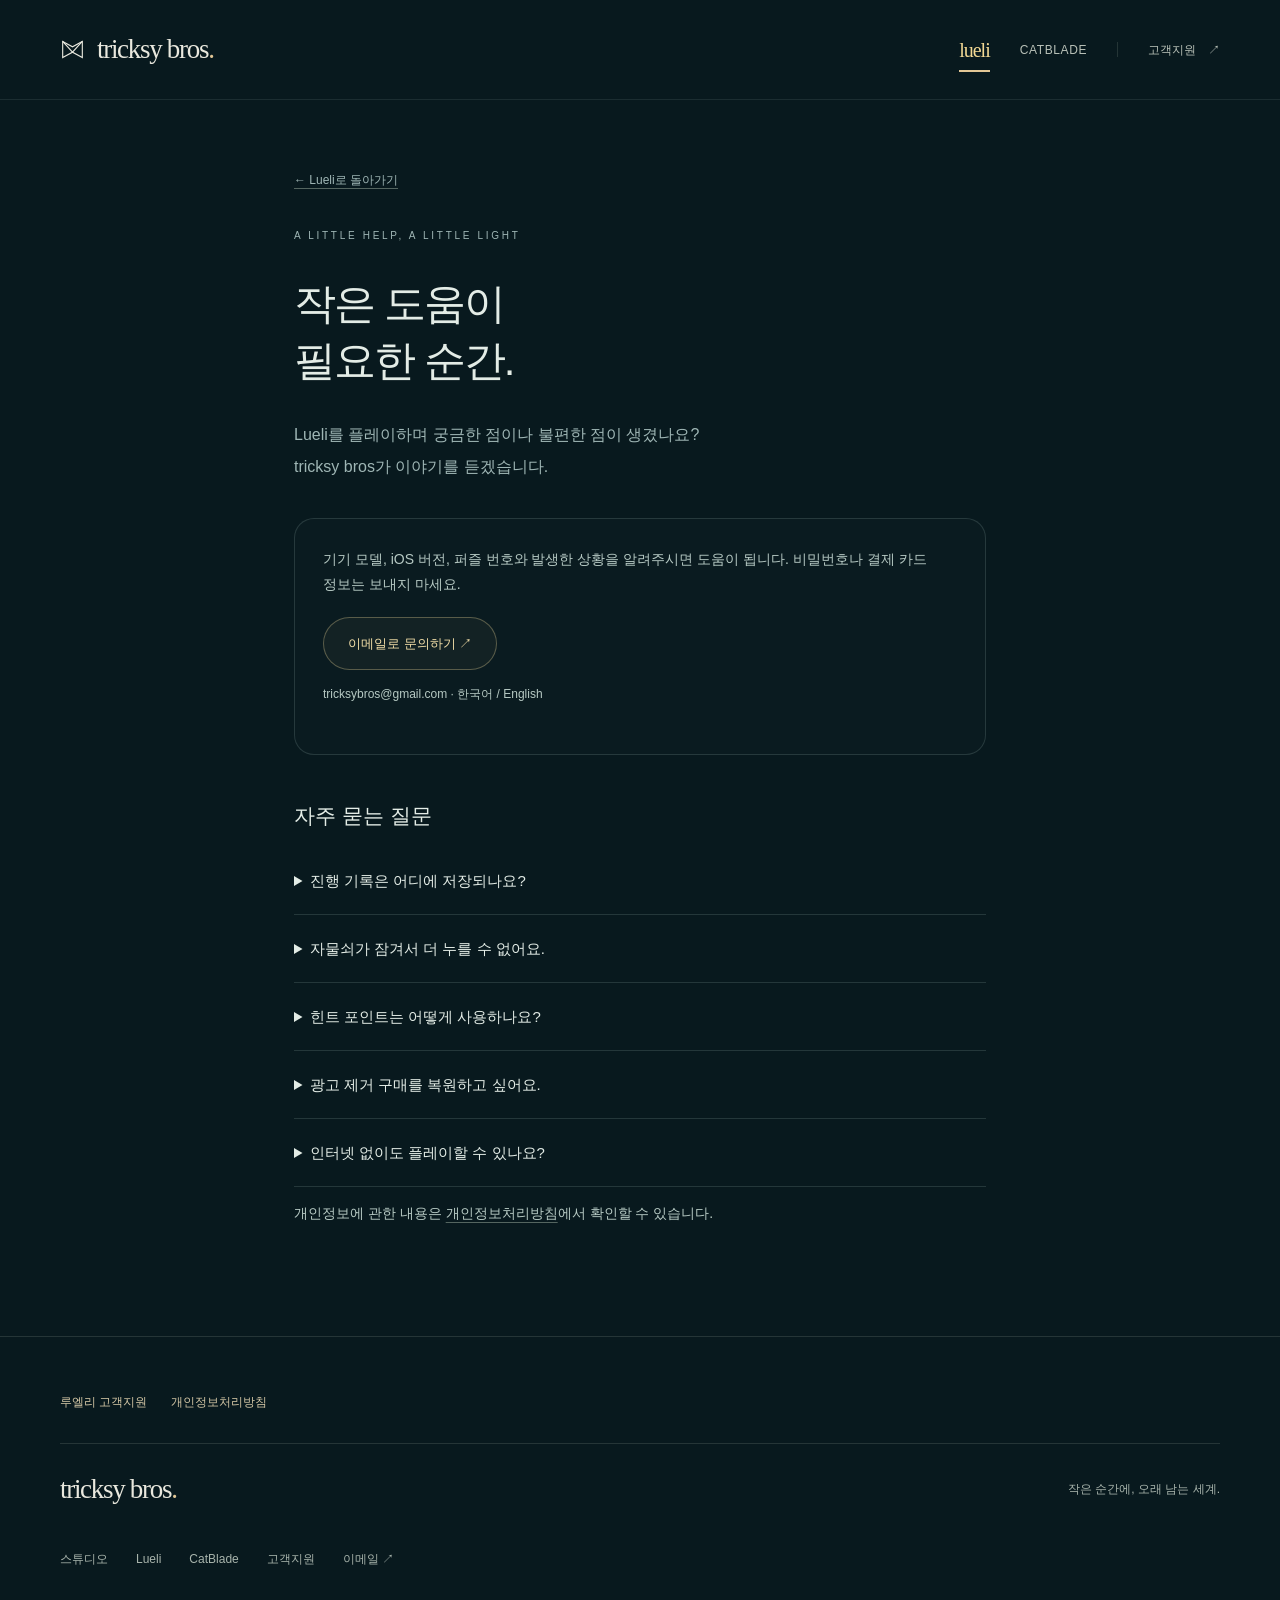
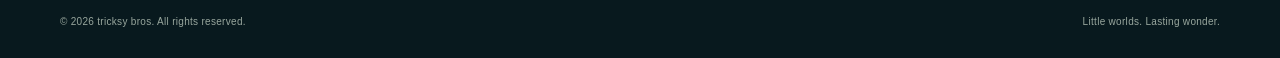
==== Lueli/support/index.html @ b1e28cbd "init" ====
<!doctype html><html lang="ko"><head><meta charset="utf-8"><meta name="viewport" content="width=device-width,initial-scale=1"><meta name="theme-color" content="#08191e"><meta name="description" content="작은 별을 깨우고 열두 개의 별자리를 완성하는 감성 퍼즐, Lueli. 시간 제한 없이 당신의 속도로 빛을 모아보세요. tricksy bros의 iPhone·iPad 게임."><meta property="og:title" content="Lueli — 작은 빛으로 완성하는 밤"><meta property="og:description" content="별 하나를 깨우면, 밤이 조금 달라져요. 120개의 고요한 퍼즐."><meta property="og:type" content="website"><link rel="icon" href="../assets/icon.png"><link rel="stylesheet" href="../style.css"><title>고객지원 · Lueli</title><link rel="canonical" href="https://tricksybros.com/Lueli/support/"><link rel="stylesheet" href="../../shared/site.css"></head><body class="lueli-page"><a class="skip" href="#main">본문으로 건너뛰기</a><header class="studio-header"><a class="studio-logo" href="../../index.html" aria-label="tricksy bros 회사 홈"><svg viewBox="0 0 28 28" aria-hidden="true"><path d="M3 5 14 11 25 5v18l-11-6-11 6Z"/><path d="m3 5 11 12L25 5"/></svg><span>tricksy bros<span class="logo-dot">.</span></span></a><nav class="studio-nav" aria-label="회사 및 게임 메뉴"><a href="../index.html" class="game-link selected" aria-current="page">lueli</a><a href="../../CatBlade/index.html" class="game-link ">CATBLADE</a><span class="nav-divider" aria-hidden="true"></span><a class="support-link" href="../../support/index.html">고객지원 <span aria-hidden="true">↗</span></a></nav></header><main id="main" class="document"><a class="doc-back" href="../index.html">← Lueli로 돌아가기</a><p class="eyebrow">A LITTLE HELP, A LITTLE LIGHT</p><h1>작은 도움이<br>필요한 순간.</h1><p class="lead">Lueli를 플레이하며 궁금한 점이나 불편한 점이 생겼나요?<br>tricksy bros가 이야기를 듣겠습니다.</p><div class="contact"><p>기기 모델, iOS 버전, 퍼즐 번호와 발생한 상황을 알려주시면 도움이 됩니다. 비밀번호나 결제 카드 정보는 보내지 마세요.</p><a class="button primary" href="mailto:tricksybros@gmail.com?subject=Lueli%20Support">이메일로 문의하기 ↗</a><p style="margin-top:14px;font-size:12px">tricksybros@gmail.com · 한국어 / English</p></div><h2>자주 묻는 질문</h2><details><summary>진행 기록은 어디에 저장되나요?</summary><p>진행 기록은 기기에 자동 저장됩니다. 설정에서 Game Center 연결을 선택하면 본인의 iCloud로 진행 기록을 동기화할 수 있습니다. 앱을 삭제하거나 기기를 바꾸기 전, 동기화 상태를 확인해주세요.</p></details><details><summary>자물쇠가 잠겨서 더 누를 수 없어요.</summary><p>고리 별은 켜진 상태에서 누르면 빛이 고정됩니다. 고정된 별은 주변 별을 눌러도 꺼지지 않아요. 다른 순서로 시도하려면 되돌리기나 다시 시작을 이용해주세요.</p></details><details><summary>힌트 포인트는 어떻게 사용하나요?</summary><p>퍼즐을 처음 클리어하면 10P가 쌓입니다. 블록 힌트는 퍼즐당 한 번 30P로 해금하며, 같은 퍼즐의 추가 힌트에는 포인트가 들지 않습니다. 포인트가 부족하면 선택형 보상 광고를 완료하고 30P를 받을 수 있습니다.</p></details><details><summary>광고 제거 구매를 복원하고 싶어요.</summary><p>구매한 Apple 계정으로 로그인한 뒤 설정의 구매 복원을 눌러주세요. 광고 제거는 자동 전면 광고를 제거합니다. 직접 선택하는 보상형 광고는 계속 이용할 수 있습니다. 구매·복원에는 인터넷 연결이 필요합니다.</p></details><details><summary>인터넷 없이도 플레이할 수 있나요?</summary><p>퍼즐은 오프라인에서도 플레이할 수 있습니다. 광고, 구매·복원, iCloud 동기화에는 인터넷 연결이 필요합니다.</p></details><p>개인정보에 관한 내용은 <a href="../privacy/index.html">개인정보처리방침</a>에서 확인할 수 있습니다.</p></main><footer class="studio-footer"><nav class="game-footer" aria-label="Lueli 도움말"><a href="index.html">루엘리 고객지원</a><a href="../privacy/index.html">개인정보처리방침</a></nav><div class="footer-top"><a class="studio-logo" href="../../index.html">tricksy bros<span class="logo-dot">.</span></a><p>작은 순간에, 오래 남는 세계.</p></div><nav aria-label="하단 메뉴"><a href="../../index.html">스튜디오</a><a href="../index.html">Lueli</a><a href="../../CatBlade/index.html">CatBlade</a><a href="../../support/index.html">고객지원</a><a href="mailto:tricksybros@gmail.com">이메일 ↗</a></nav><div class="footer-bottom"><span>© 2026 tricksy bros. All rights reserved.</span><span>Little worlds. Lasting wonder.</span></div></footer></body></html>
---- Lueli/style.css ----
@charset "UTF-8";
:root{color-scheme:dark;--bg:#08191e;--panel:#10272d;--ink:#e3ece6;--muted:#9fb6b5;--gold:#f3d994;--line:rgba(182,209,202,.16);font-family:-apple-system,BlinkMacSystemFont,"Apple SD Gothic Neo","Noto Sans KR",sans-serif;font-synthesis:none;scroll-behavior:smooth;scroll-padding-top:100px}*{box-sizing:border-box}body{margin:0;background:var(--bg);color:var(--ink);font-size:16px;line-height:1.8;word-break:keep-all}a{color:inherit;text-decoration:none}button{font:inherit;color:inherit;cursor:pointer}a,button{-webkit-tap-highlight-color:transparent}a:focus-visible,button:focus-visible,summary:focus-visible{outline:2px solid var(--gold);outline-offset:7px}button:disabled{cursor:default}::selection{background:#f3d994;color:var(--bg)}.skip{position:fixed;top:-100px;left:20px;background:var(--gold);color:var(--bg);padding:12px;z-index:20}.skip:focus{top:10px}.nav{height:110px;max-width:1280px;margin:auto;padding:0 64px;display:flex;align-items:center;justify-content:space-between;position:relative;z-index:3}.brand,.footer-brand{font-family:Georgia,"Times New Roman",serif;font-size:39px;line-height:1;letter-spacing:-2.2px;font-weight:400}.brand{display:inline-flex;gap:8px;align-items:center}.brand-star{color:var(--gold);font-size:24px;align-self:flex-start;margin-top:0}.nav nav{display:flex;align-items:center;gap:34px;font-size:13px;color:#b6c7c1}.nav nav a:hover,.footer-links a:hover{color:var(--gold)}.nav .studio{margin-left:30px;font-size:12px;letter-spacing:.5px}.sky{position:absolute;inset:0 0 auto;height:1000px;overflow:hidden;pointer-events:none;z-index:0;mask-image:linear-gradient(black 70%,transparent)}.stars{position:absolute;width:100%;height:100%;background-image:radial-gradient(1px 1px at 8% 22%,#e3dbb7 80%,transparent),radial-gradient(1px 1px at 24% 48%,#aacac4 80%,transparent),radial-gradient(1px 1px at 42% 11%,#e3dbb7 80%,transparent),radial-gradient(1px 1px at 57% 37%,#aacac4 80%,transparent),radial-gradient(1px 1px at 79% 12%,#e3dbb7 80%,transparent),radial-gradient(1.5px 1.5px at 92% 40%,#cfceab 80%,transparent),radial-gradient(1px 1px at 71% 73%,#aacac4 80%,transparent),radial-gradient(1px 1px at 12% 85%,#e3dbb7 80%,transparent);background-size:700px 680px;opacity:.42;animation:drift 50s linear infinite}.shooting{position:absolute;width:100px;height:1px;background:linear-gradient(90deg,transparent,#c9dbcc);transform:rotate(-32deg);opacity:0;animation:shoot 13s ease-in infinite;top:22%;left:69%}.shooting.two{animation-delay:6s;animation-duration:17s;top:55%;left:22%;width:60px}@keyframes drift{to{transform:translateY(30px)}}@keyframes shoot{0%,76%,100%{opacity:0;transform:translate(0,0) rotate(-32deg)}80%{opacity:.55}89%{opacity:0;transform:translate(230px,-145px) rotate(-32deg)}}main{position:relative;z-index:1}.hero{max-width:1280px;margin:auto;padding:100px 64px 110px;min-height:760px;display:grid;grid-template-columns:1.07fr 1fr;align-items:center;position:relative;gap:48px}.eyebrow{font-size:10px;letter-spacing:2.7px;color:var(--muted);font-weight:500;margin:0 0 30px;display:flex;align-items:center;gap:10px}.eyebrow>span{width:5px;height:5px;border-radius:50%;background:var(--gold);box-shadow:0 0 10px #f3d99455}h1{font-size:clamp(42px,4.55vw,64px);font-weight:350;letter-spacing:-3.5px;line-height:1.36;margin:0 0 30px}.period{color:var(--gold)}.hero-desc{font-size:16px;color:var(--muted);line-height:2.05;margin:0}.hero-actions{margin-top:38px;display:flex;flex-direction:column;align-items:flex-start;gap:15px}.button{display:inline-flex;align-items:center;justify-content:center;gap:32px;min-height:53px;padding:12px 24px;font-size:13px;line-height:1.5;border-radius:100px;border:1px solid #e4ce9255;transition:background .25s,border-color .25s}.primary{background:#ddc78e0b;color:#f3dfa8}.primary:hover{background:#ddc78e1c;border-color:#e4ce9299}.button span{font-size:18px}.availability{font-size:10px;color:var(--muted);letter-spacing:.6px}.night-object{position:relative;padding:40px 0 20px;display:flex;flex-direction:column;align-items:center}.night-object:before{content:"";position:absolute;inset:-40px -40px;background:radial-gradient(ellipse,#53685014,transparent 66%);pointer-events:none}.orbit{position:absolute;inset:0;pointer-events:none;opacity:.65}.orbit span{position:absolute;width:4px;height:4px;background:#d5d9ad;border-radius:50%;box-shadow:0 0 15px #f6d68f44}.orbit span:nth-child(1){top:4%;left:25%}.orbit span:nth-child(2){top:19%;right:6%;width:2px;height:2px}.orbit span:nth-child(3){bottom:20%;left:1%;width:2px;height:2px}.demo{width:min(100%,334px);position:relative}.demo-heading{display:flex;justify-content:space-between;font-size:10px;letter-spacing:1px;color:var(--muted);margin:0 4px 19px}.demo-count{font-variant-numeric:tabular-nums;font-size:9px;letter-spacing:1.8px}.board{display:grid;grid-template-columns:repeat(3,1fr);gap:12px}.tile{border:1px dashed #69898b80;background:#132b3038;border-radius:21%;aspect-ratio:1;display:grid;place-items:center;position:relative;padding:24%;transition:background .5s,border-color .5s,box-shadow .6s;min-width:44px;min-height:44px}.tile svg{width:100%;fill:none;stroke:#91aaa7;stroke-width:1.2;opacity:.5;transition:filter .6s,fill .5s,stroke .5s,opacity .5s;transform:scale(.55)}.tile.lit{border:1px solid #e5c47555;background:radial-gradient(ellipse,#d9b55e16,#a88c4410 55%,#13292c 100%);box-shadow:inset 0 0 18px #d8ba6510,0 0 20px #d8ba6505}.tile.lit svg{fill:#f7df8f;stroke:#fff1b9;stroke-width:.4;opacity:1;transform:scale(.78);filter:drop-shadow(0 0 7px #f7d47499)}.tile:hover{background-color:#b4cfbe0e}.tile:active{transform:scale(.97)}.demo-message{text-align:center;font-size:11px;color:#a9bfba;margin:22px -10px 0;min-height:24px;transition:color .4s}.demo.solved .demo-message{color:var(--gold)}.demo.solved .tile{box-shadow:0 0 30px #edcf6c13}.reset{background:none;border:0;display:block;margin:6px auto 0;color:#9bb1b0;font-size:10px;letter-spacing:.3px;min-height:44px;padding:0 15px}.reset:hover{color:var(--gold)}.reset span{padding-left:8px;font-size:16px}.object-note{font-family:Georgia,"Apple SD Gothic Neo",serif;font-size:10px;color:#7f9a99;margin:25px 0 0;letter-spacing:1px}.scroll-cue{position:absolute;bottom:29px;left:64px;display:flex;gap:22px;font-size:10px;color:#9bb1ad;min-height:44px;align-items:center}.scroll-cue span:last-child{color:var(--gold)}.story{max-width:1152px;margin:auto;border-top:1px solid var(--line);padding:95px 0 105px;display:grid;grid-template-columns:1fr 1fr;gap:60px}.story h2,.journey h2{font-size:34px;line-height:1.65;font-weight:350;letter-spacing:-1.7px;margin:0}.story .eyebrow,.journey .eyebrow{margin-bottom:23px}.story-text{padding-top:40px;color:var(--muted);font-size:14px}.story-text p{margin:0 0 20px}.journey{max-width:1152px;margin:0 auto;display:grid;grid-template-columns:1fr 1fr;gap:60px;align-items:center;padding:30px 0 110px}.screen-wrap{position:relative;display:flex;align-items:center;flex-direction:column}.screen-wrap img{position:relative;width:216px;height:auto;border-radius:28px;border:1px solid #b9cabe29;box-shadow:0 30px 80px #0003;z-index:1}.screen-halo{position:absolute;inset:0;background:radial-gradient(ellipse,#e7d18b0d,transparent 65%)}.screen-caption{font-size:8px;letter-spacing:2px;color:#8aa3a0;margin-top:20px}.journey-copy>p:not(.eyebrow){font-size:14px;color:var(--muted);line-height:2;margin-top:24px}.numbers{display:flex;gap:36px;align-items:center;margin:36px 0 28px}.numbers>div{display:flex;flex-direction:column}.numbers strong{font-family:Georgia,serif;color:var(--gold);font-size:42px;font-weight:400;line-height:1.3}.numbers span{font-size:11px;color:var(--muted);margin-top:7px}.numbers i{height:47px;width:1px;background:var(--line)}.journey-copy>p.quiet-detail{font-size:10px;letter-spacing:.3px}.closing{border-top:1px solid var(--line);padding:95px 24px 115px;text-align:center;background:radial-gradient(ellipse at 50% 100%,#5067460c,transparent 70%)}.closing-star{width:30px;margin:0 auto 30px;filter:drop-shadow(0 0 15px #f3d99466);fill:var(--gold)}.closing>p{font-size:12px;color:var(--muted)}.closing h2{font-size:38px;letter-spacing:-1.8px;font-weight:350;line-height:1.65;margin:20px 0 32px}.closing>.availability{display:block;margin-top:18px}footer{max-width:1280px;margin:auto;padding:48px 64px 30px;border-top:1px solid var(--line);display:grid;grid-template-columns:1fr auto;gap:36px}footer p{font-size:11px;color:var(--muted);margin:14px 0 0}.footer-brand{font-size:32px}.footer-links{display:flex;align-items:center;gap:26px;font-size:11px;color:var(--muted)}.colophon{grid-column:1/-1;display:flex;justify-content:space-between;color:#819b98;font-size:9px;letter-spacing:.5px;padding-top:20px}.motion-toggle{position:fixed;bottom:18px;right:22px;z-index:5;font-size:9px;letter-spacing:.3px;border:1px solid #b9cabe24;border-radius:30px;background:#08191ee8;color:#a9bcb6;padding:9px 15px;min-height:40px;backdrop-filter:blur(8px)}.motion-toggle span{margin-left:8px}.motion-paused .stars,.motion-paused .shooting{animation-play-state:paused}.document{max-width:740px;margin:65px auto 110px;padding:0 24px}.document h1{font-size:42px;letter-spacing:-2px}.document .lead{color:var(--muted);font-size:16px;line-height:2}.document h2{font-size:21px;font-weight:500;margin:42px 0 12px}.document p,.document li{color:#b6c9c3;font-size:14px}.document a:not(.button){text-decoration:underline;text-underline-offset:4px;text-decoration-color:#c5d7c366}.document .eyebrow{color:var(--muted);font-size:10px}.document details{border-bottom:1px solid var(--line);padding:20px 0}.document summary{cursor:pointer;font-size:15px}.document details p{margin-bottom:4px}.document .contact{padding:28px;border:1px solid var(--line);border-radius:20px;margin:35px 0;background:#d0e4c803}.document .contact p{margin:0 0 20px}.document .updated{font-size:11px;margin-bottom:36px}.doc-back{display:inline-flex;font-size:12px!important;margin-bottom:35px;color:var(--muted)}
@media(min-width:1440px){.hero{padding-top:140px;padding-bottom:160px;min-height:850px}.night-object{transform:scale(1.08)}}
@media(max-width:1250px){.story,.journey{margin-left:64px;margin-right:64px}.hero{gap:25px}.nav .studio{margin-left:5px}}
@media(max-width:760px){.nav{height:86px;padding:0 26px}.nav nav{gap:20px;font-size:12px}.nav .studio{display:none}.brand{font-size:34px}.hero{padding:47px 28px 90px;min-height:auto;display:flex;flex-direction:column;gap:48px;align-items:stretch}.hero-copy{text-align:center}.eyebrow{justify-content:center;font-size:8px;letter-spacing:2px;margin-bottom:25px}h1{font-size:43px;letter-spacing:-2.5px;line-height:1.4;margin-bottom:24px}.hero-desc{font-size:14px}.hero-actions{align-items:center;margin-top:28px;gap:12px}.button{min-height:52px;font-size:12px;padding:12px 23px}.night-object{padding:10px 22px 0}.demo{width:min(100%,290px)}.board{gap:11px}.object-note{margin-top:19px;font-size:9px}.scroll-cue{position:static;align-self:center;margin-top:-25px;gap:16px}.story{margin:0 28px;display:block;padding:65px 0 45px;text-align:center}.story h2,.journey h2{font-size:28px;line-height:1.65;letter-spacing:-1.4px}.story-text{padding-top:25px;font-size:13px;line-height:1.95}.desktop{display:none}.journey{margin:0 28px;display:flex;flex-direction:column-reverse;gap:40px;padding:15px 0 65px;text-align:center}.journey-copy>p:not(.eyebrow){font-size:13px}.numbers{justify-content:center;margin:27px 0}.numbers strong{font-size:36px}.screen-wrap img{width:204px;border-radius:25px}.closing{padding:65px 24px 80px}.closing h2{font-size:30px}.closing>p{font-size:11px}footer{padding:38px 28px 75px;display:flex;flex-direction:column;gap:22px}.footer-links{flex-wrap:wrap;gap:22px}.colophon{font-size:8px;gap:15px;padding-top:5px}.motion-toggle{bottom:12px;right:12px}.document{margin:40px auto 75px;padding:0 28px}.document h1{font-size:34px}.document .eyebrow{justify-content:flex-start}.document .contact{padding:22px}.sky{height:1200px}}
@media(prefers-reduced-motion:reduce){:root{scroll-behavior:auto}*,*:before,*:after{animation:none!important;transition:none!important}.motion-toggle{display:none}}
@media(max-width:760px){.night-object:before{inset:-40px -10px}}
---- shared/site.css ----
@charset "UTF-8";
:root{--studio-bg:#111715;--studio-ink:#e9e8de;--studio-muted:#a8b4ac;--studio-line:#cad6c326;--studio-accent:#e2c796;--studio-max:1320px;color-scheme:dark}*{box-sizing:border-box}html{scroll-behavior:smooth;scroll-padding-top:110px}body{margin:0;font-family:-apple-system,BlinkMacSystemFont,"Apple SD Gothic Neo","Noto Sans KR",sans-serif;-webkit-font-smoothing:antialiased}a{color:inherit;text-decoration:none}a:focus-visible,button:focus-visible,summary:focus-visible{outline:2px solid var(--studio-accent);outline-offset:6px}::selection{color:#111715;background:#e2c796}.skip{position:fixed;top:-100px;left:20px;z-index:100;padding:12px 20px;background:var(--studio-accent);color:#111715}.skip:focus{top:10px}.studio-header{position:relative;z-index:10;display:flex;align-items:center;justify-content:space-between;gap:24px;max-width:var(--studio-max);height:100px;padding:0 60px;margin:0 auto;border-bottom:1px solid var(--studio-line);color:var(--studio-ink);font-size:14px;line-height:1.5}.studio-logo{display:inline-flex;align-items:center;gap:12px;min-height:44px;font-family:Georgia,"Times New Roman",serif;font-size:27px;font-weight:400;letter-spacing:-1.3px;white-space:nowrap}.studio-logo svg{width:25px;height:25px;fill:none;stroke:currentColor;stroke-width:1.25}.logo-dot{color:var(--studio-accent)}.studio-nav{display:flex;align-items:center;gap:30px;white-space:nowrap}.studio-nav a{display:inline-flex;align-items:center;min-height:44px;position:relative;transition:color .2s;color:#b9c1b8;font-size:12px;letter-spacing:.6px}.studio-nav a:hover,.studio-nav .selected{color:#f3d994}.studio-nav .selected:after{content:"";position:absolute;height:2px;bottom:0;left:0;right:0;background:var(--studio-accent)}.studio-nav .game-link:first-child{font-family:Georgia,serif;font-size:20px;letter-spacing:-1px}.nav-divider{height:15px;width:1px;background:var(--studio-line)}.studio-nav .support-link{font-size:12px;letter-spacing:0;gap:12px}.studio-footer{display:block;max-width:var(--studio-max);padding:44px 60px 28px;margin:auto;border-top:1px solid var(--studio-line);color:var(--studio-ink);font-size:12px;line-height:1.6;background:none}.studio-footer .footer-top{display:flex;justify-content:space-between;align-items:center;gap:20px}.studio-footer p{font-size:12px;color:var(--studio-muted);margin:0}.studio-footer nav{display:flex;gap:28px;margin:26px 0 32px;color:var(--studio-muted)}.studio-footer nav a{display:flex;align-items:center;min-height:44px;font-size:12px}.studio-footer a:hover{color:var(--studio-accent)}.footer-bottom{display:flex;justify-content:space-between;gap:20px;font-size:10px;letter-spacing:.3px;color:#98a69d}.studio-home{background:var(--studio-bg);color:var(--studio-ink);font-size:16px;line-height:1.8;word-break:keep-all}.studio-home main{overflow:clip}.studio-intro{max-width:var(--studio-max);margin:auto;padding:74px 60px 30px}.intro-overline{display:flex;align-items:center;gap:12px;color:#abb8ab;font-size:10px;letter-spacing:2.7px}.tiny-light{width:5px;height:5px;background:#e2c796;border-radius:50%;box-shadow:0 0 14px #e2c79655}.intro-grid{display:grid;grid-template-columns:1fr 280px;gap:50px;align-items:center;padding:32px 0 45px}.studio-intro h1{font-size:clamp(42px,5.3vw,74px);font-weight:350;line-height:1.4;letter-spacing:-4.5px;margin:0}.studio-intro h1 em{font-style:normal;color:#d4c6a7}.intro-aside{padding-top:4px}.intro-aside p{font-size:14px;line-height:1.95;color:var(--studio-muted);margin:0 0 16px}.understated-link{display:inline-flex;align-items:center;gap:40px;min-height:44px;font-size:12px;color:#e2d5bb;border-bottom:1px solid #e2c79650;transition:color .25s,border-color .25s}.understated-link:hover{color:#fff3cf;border-color:#fff3cf}.intro-foot{display:flex;justify-content:space-between;gap:20px;font-size:9px;letter-spacing:1.8px;color:#9aab9b;padding-top:20px;border-top:1px solid var(--studio-line)}.intro-foot span span{padding-left:12px}.games-section{max-width:var(--studio-max);margin:auto;padding:48px 60px 0;scroll-margin-top:20px}.section-label{display:flex;align-items:center;justify-content:space-between;margin-bottom:22px}.section-label h2{font-size:13px;font-weight:400;letter-spacing:.4px;margin:0}.section-label>span{font-size:9px;letter-spacing:1.7px;color:#9aa899}.game-gallery{display:grid;grid-template-columns:1fr 1fr;gap:22px}.game-cover{position:relative;display:block;height:590px;min-width:0;border-radius:3px;overflow:hidden;isolation:isolate;background:#0b2126;border:1px solid #dbe3c524;transition:border-color .4s}.game-cover:hover{border-color:#e2c79680}.cover-top{position:absolute;top:27px;left:28px;right:28px;display:flex;justify-content:space-between;align-items:center;z-index:2;gap:10px}.game-number{font-size:9px;letter-spacing:1.8px;color:#d2d9cc}.status-tag{display:inline-flex;align-items:center;gap:7px;border:1px solid #e6e3c23b;padding:5px 10px;border-radius:30px;color:#e4e4ce;background:#101e1c33;backdrop-filter:blur(6px);font-size:10px;letter-spacing:.2px}.status-tag>span{height:4px;width:4px;border-radius:50%;background:#d9cb91}.lueli-art{position:absolute;inset:0;background:radial-gradient(ellipse at 52% 40%,#24413b88,transparent 65%),linear-gradient(150deg,#0b2228,#0c1a20 80%)}.constellation{position:absolute;width:100%;height:auto;top:48px;left:0;overflow:visible;transition:transform 1s}.game-cover:hover .constellation{transform:scale(1.035)}.star-lines{stroke:#dac68c;stroke-width:.7;fill:none;opacity:.26}.art-spark{fill:#f3d990;filter:drop-shadow(0 0 7px #f3d99088)}.art-spark use:nth-of-type(even){transform-box:fill-box;transform-origin:center;animation:soft-light 7s ease-in-out infinite alternate}.art-ring{stroke:#e8d69d;stroke-width:.7;fill:none;opacity:.55}.art-whisper{position:absolute;top:65%;width:100%;text-align:center;font-size:10px;letter-spacing:1.6px;color:#b0c2b4}.cover-bottom{position:absolute;bottom:36px;left:32px;right:32px;display:flex;align-items:flex-end;justify-content:space-between;gap:15px;z-index:2}.cover-genre{font-size:8px;letter-spacing:2px;color:#d0d8c6;margin:0 0 8px}.lueli-title{font-family:Georgia,"Times New Roman",serif;font-weight:400;font-size:74px;line-height:1.15;letter-spacing:-4px;margin:0;color:#e8e5cb}.lueli-title>span{font-size:25px;vertical-align:top;padding-left:8px;color:#edd7a0}.cover-description{font-size:13px;color:#d9dfd2;margin:13px 0 0;letter-spacing:-.1px}.cover-arrow{display:grid;place-items:center;flex-shrink:0;width:44px;height:44px;border-radius:50%;border:1px solid #e6e3c24d;color:#eee7cf;font-size:22px;transition:background .25s,transform .25s}.game-cover:hover .cover-arrow{background:#e2c79622;transform:translate(2px,-2px)}.catblade-cover>img{width:100%;height:100%;object-fit:cover;object-position:75% center;transition:transform 1s}.catblade-cover:hover>img{transform:scale(1.035)}.catblade-cover:after{content:"";position:absolute;inset:0;pointer-events:none;background:linear-gradient(180deg,#0d170e66,transparent 30%,#0d170e15 48%,#0c1510ed 100%);z-index:1}.catblade-title{font-family:Georgia,"Times New Roman",serif;font-size:clamp(30px,3.1vw,45px);line-height:1.4;letter-spacing:-1.5px;font-weight:400;color:#f4e5bf;margin:0}.catblade-cover .cover-bottom{bottom:38px}.concept-caption{position:absolute;bottom:10px;right:16px;color:#ccceb5;font-size:8px;z-index:2}.gallery-caption{display:flex;justify-content:space-between;gap:20px;font-size:10px;color:#a6b3a8;margin-top:20px;letter-spacing:.3px}.studio-note{max-width:1200px;margin:100px auto 90px;padding:60px 0 0;border-top:1px solid var(--studio-line);display:grid;grid-template-columns:1fr 2fr 1fr;gap:30px;align-items:start}.note-index{font-size:9px;letter-spacing:1.6px;color:#a1af9f;padding-top:12px}.studio-note h2{font-size:32px;font-weight:350;line-height:1.65;letter-spacing:-1.5px;margin:0 0 23px}.studio-note p{font-size:13px;color:var(--studio-muted);line-height:2.1;margin:0}.studio-note>.understated-link{justify-self:end}.support-hub{max-width:1000px;margin:85px auto 110px;padding:0 40px}.support-hub h1{font-size:48px;font-weight:350;letter-spacing:-2.5px;line-height:1.5;margin:24px 0}.hub-description{color:var(--studio-muted);font-size:14px}.support-options{display:grid;grid-template-columns:1fr 1fr;gap:20px;margin:46px 0}.support-options>a{display:flex;flex-direction:column;justify-content:space-between;gap:26px;min-height:210px;padding:30px;border:1px solid var(--studio-line);background:#d9e0ce03;transition:border-color .25s}.support-options>a:hover{border-color:var(--studio-accent)}.support-options .lueli-title{font-size:42px;letter-spacing:-2px}.support-options strong{font-family:Georgia,serif;font-size:27px;font-weight:400;line-height:1.8}.support-options>a>span:last-child{font-size:13px;color:#c9cfbe}.hub-contact{font-size:13px;line-height:2;color:var(--studio-muted)}.hub-contact a{color:var(--studio-accent);text-decoration:underline;text-underline-offset:5px}
/* Each game keeps its own visual world beneath the common studio navigation. */
.lueli-page{--studio-bg:#08191e}.lueli-page .studio-header{border-color:#b6d1ca1c}.lueli-page .hero{padding-top:65px;padding-bottom:100px;min-height:760px}.game-wordmark{font-family:Georgia,"Times New Roman",serif;font-size:82px;font-weight:400;line-height:1;letter-spacing:-4px;margin:0 0 30px;color:#e8e6d5}.game-wordmark>span{vertical-align:top;font-size:28px;color:#e9d59a;margin-left:7px}.lueli-page .hero .eyebrow{margin-bottom:24px;font-size:9px}.lueli-page .hero h1{font-size:44px;line-height:1.5;letter-spacing:-2.6px;margin-bottom:25px}.lueli-page .hero-desc{font-size:14px}.lueli-page .night-object{padding-top:20px}.lueli-page .sky{height:1050px}.lueli-page .studio-footer{margin-top:0}.lueli-page .studio-footer p{font-size:12px}.lueli-page .studio-footer .studio-logo{text-decoration:none;font-size:27px}.lueli-page .studio-footer nav a{text-decoration:none}.lueli-page .document{margin-top:65px}.catblade-page .wrap{max-width:none;padding:0}.catblade-page .wrap>.studio-header{max-width:1320px}.catblade-page .wrap>main{max-width:1320px;margin:auto;padding:0 40px}.catblade-page .wrap>.studio-footer{max-width:1320px}.catblade-page .studio-header .studio-logo{font-family:Georgia,serif;letter-spacing:-1.3px;font-size:27px}.catblade-page .studio-header nav{gap:30px}.catblade-page .studio-header .studio-nav a{font-size:12px}.catblade-page .studio-header .studio-nav .game-link:first-child{font-size:20px}.catblade-page .studio-footer .studio-logo{font-size:27px}.catblade-page .wrap>main.support{max-width:820px;padding:0 28px}.catblade-page .studio-footer{margin-top:0}.catblade-page .studio-footer p{margin:0}.catblade-page .studio-nav .selected:after{background:#dcb27a}.catblade-page .studio-header{height:100px}.catblade-page .studio-footer nav{gap:28px}
@keyframes soft-light{from{opacity:.5}to{opacity:1}}
@media(min-width:1440px){.lueli-page .hero{min-height:850px;padding-top:95px}}@media(max-width:1320px){.studio-note{margin-left:60px;margin-right:60px}}
@media(max-width:1000px){.studio-intro{padding-top:55px}.intro-grid{grid-template-columns:1fr 230px;gap:24px}.studio-intro h1{font-size:54px;letter-spacing:-3px}.intro-aside p{font-size:13px}.game-cover{height:515px}.cover-top{left:20px;right:20px;top:22px;flex-wrap:wrap}.cover-bottom{left:22px;right:22px}.cover-genre{font-size:7px;letter-spacing:1.3px}.cover-description{font-size:11px}.lueli-title{font-size:64px}.catblade-title{font-size:32px}.art-whisper{top:61%;font-size:9px}.studio-note{grid-template-columns:1fr 2fr}.studio-note>.understated-link{grid-column:2;justify-self:start}.catblade-page .studio-header nav{gap:22px}}
@media(max-width:700px){html{scroll-padding-top:30px}.studio-header,.catblade-page .studio-header{height:auto;min-height:116px;padding:18px 24px 10px;flex-wrap:wrap;gap:6px}.studio-logo,.catblade-page .studio-header .studio-logo{font-size:25px}.studio-logo svg{width:23px;height:23px}.studio-nav,.catblade-page .studio-header nav{width:100%;justify-content:flex-start;gap:24px}.studio-nav .nav-divider{margin-left:auto}.studio-nav a,.catblade-page .studio-header .studio-nav a{min-height:44px;font-size:11px}.studio-nav .support-link{font-size:11px}.studio-nav .selected:after{bottom:2px}.studio-footer{padding:32px 24px 24px}.studio-footer .footer-top{align-items:flex-start;flex-direction:column;gap:8px}.studio-footer nav,.catblade-page .studio-footer nav{flex-wrap:wrap;gap:4px 24px;margin:20px 0}.footer-bottom{flex-direction:column;gap:6px;font-size:9px}.studio-intro{padding:43px 24px 16px}.intro-overline{font-size:8px;letter-spacing:2px}.intro-grid{display:block;padding:26px 0 25px}.studio-intro h1{font-size:clamp(36px,8.8vw,58px);letter-spacing:-2.8px;line-height:1.5}.intro-aside{padding-top:24px;display:grid;grid-template-columns:1fr 1fr;gap:0 12px}.intro-aside p{font-size:12px;line-height:1.9;margin:0 0 18px}.intro-aside .understated-link{grid-column:1/-1;justify-self:start;font-size:11px;gap:35px}.intro-foot{font-size:7px;letter-spacing:1.1px;padding-top:18px}.intro-foot>span:last-child{display:none}.games-section{padding:29px 24px 0}.section-label{margin-bottom:17px}.section-label h2{font-size:12px}.section-label>span{font-size:7px;letter-spacing:1px}.game-gallery{grid-template-columns:1fr;gap:23px}.game-cover{height:530px}.lueli-title{font-size:74px}.catblade-title{font-size:40px}.cover-top{top:24px;left:25px;right:25px}.cover-bottom{bottom:32px;left:27px;right:27px}.cover-genre{font-size:8px;letter-spacing:1.6px}.cover-description{font-size:12px}.constellation{top:13px}.art-whisper{top:63%;font-size:9px}.catblade-cover>img{object-position:76% center}.gallery-caption{display:block;font-size:9px;margin-top:17px}.gallery-caption>span{display:block;margin-bottom:4px}.studio-note{display:block;margin:65px 24px 60px;padding-top:30px}.note-index{font-size:8px}.studio-note h2{font-size:27px;letter-spacing:-1px;margin-top:22px}.studio-note p{font-size:12px}.studio-note>.understated-link{margin-top:26px}.lueli-page .hero{padding-top:47px;padding-bottom:55px;min-height:0;gap:38px}.game-wordmark{font-size:75px;margin-bottom:22px}.lueli-page .hero h1{font-size:35px;letter-spacing:-2px;line-height:1.5}.lueli-page .hero .eyebrow{font-size:8px}.lueli-page .hero-desc{font-size:13px}.lueli-page .night-object{padding-top:0}.lueli-page .document{margin-top:38px}.catblade-page .wrap>main{padding:0 14px}.catblade-page .hero.cinematic{margin-top:18px}.catblade-page .studio-footer .studio-logo{font-size:25px}.support-hub{margin:47px auto 65px;padding:0 24px}.support-hub h1{font-size:34px;letter-spacing:-1.7px}.hub-description{font-size:13px}.support-options{grid-template-columns:1fr;margin:30px 0;gap:14px}.support-options>a{min-height:174px;padding:25px}}
@media(prefers-reduced-motion:reduce){html{scroll-behavior:auto}*,*:before,*:after{animation:none!important;transition:none!important}}
.catblade-page .wrap{width:100%}
.studio-footer nav.game-footer{margin:0 0 24px;padding-bottom:18px;border-bottom:1px solid var(--studio-line);gap:24px}.studio-footer nav.game-footer a{color:#d4c7a6}
.studio-footer .studio-logo{gap:0}
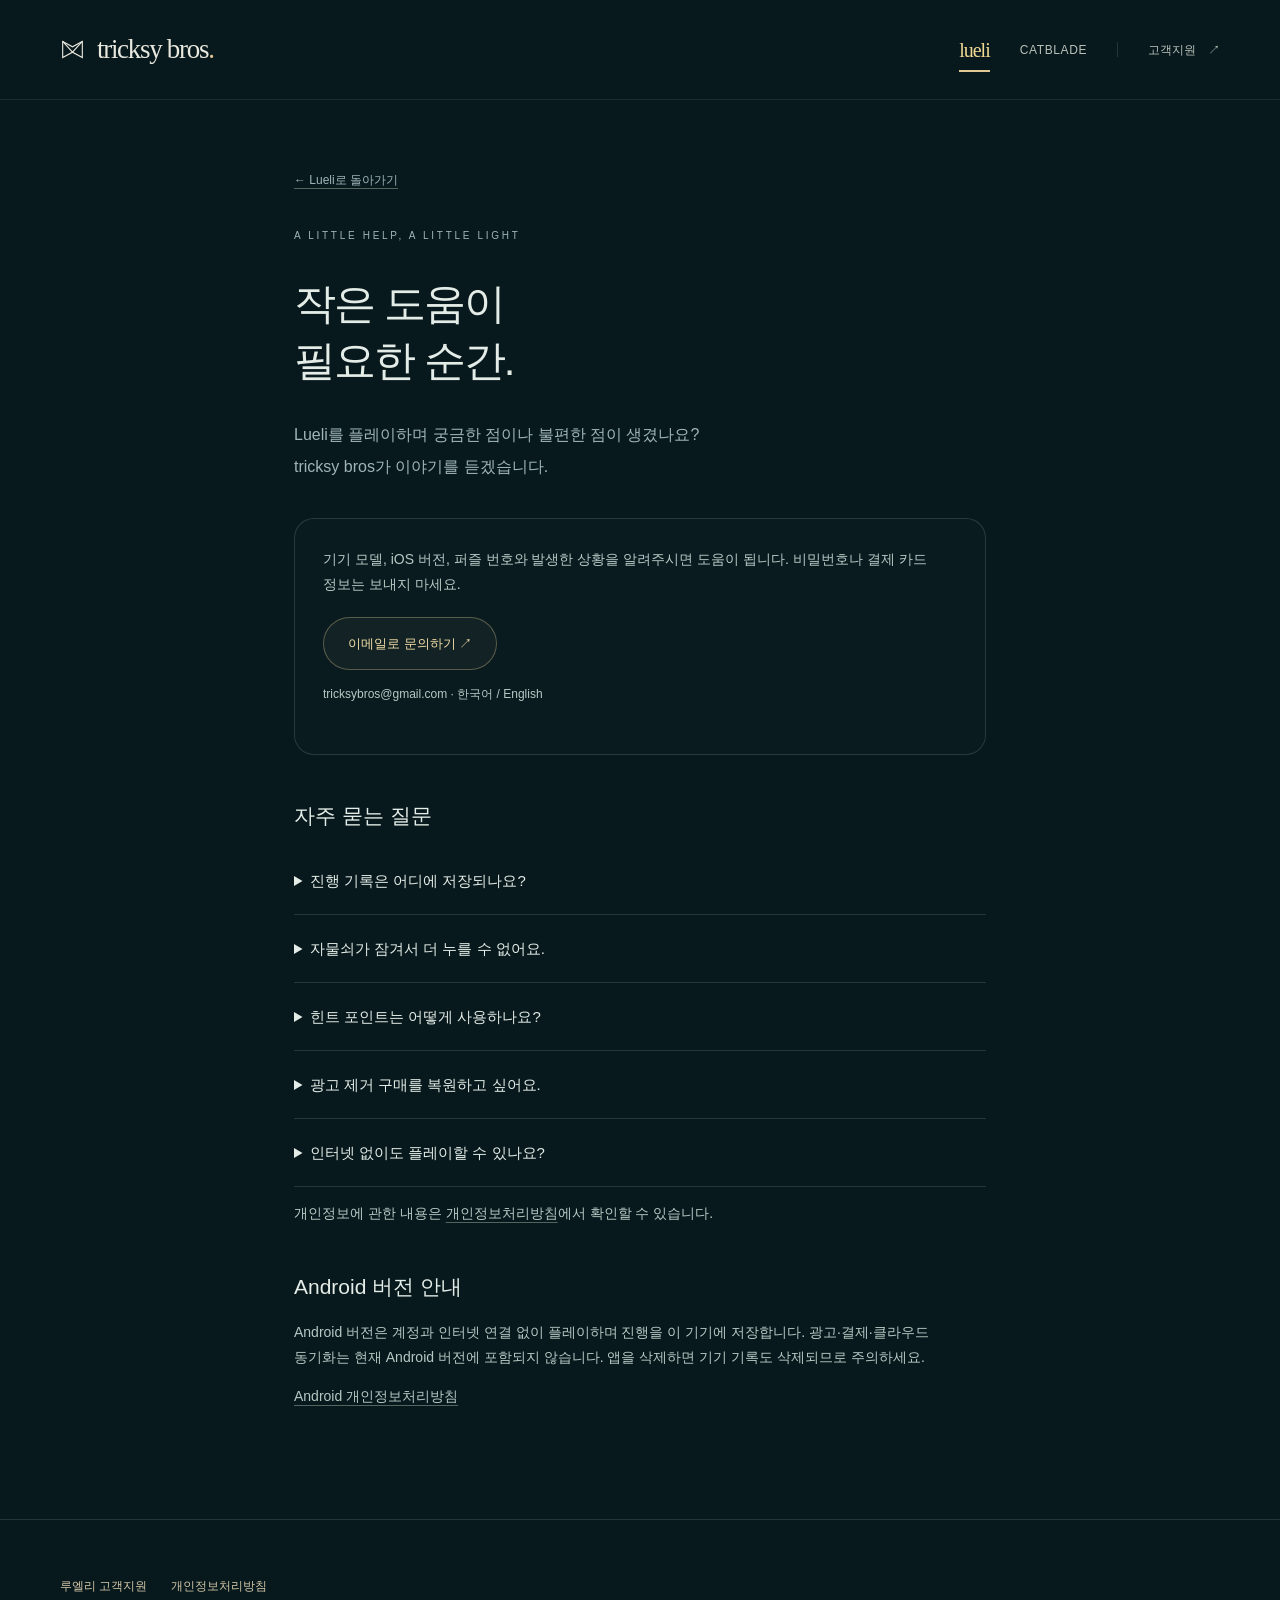
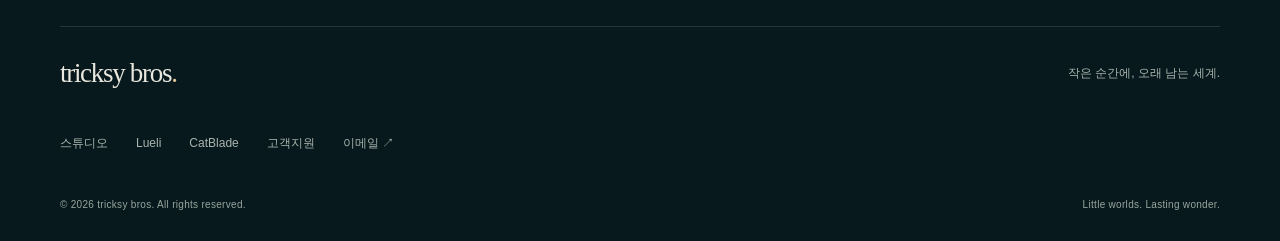
==== commit affbd469: "Publish Lueli Android privacy policy and support links" ====
--- a/Lueli/support/index.html
+++ b/Lueli/support/index.html
@@ -1 +1 @@
-<!doctype html><html lang="ko"><head><meta charset="utf-8"><meta name="viewport" content="width=device-width,initial-scale=1"><meta name="theme-color" content="#08191e"><meta name="description" content="작은 별을 깨우고 열두 개의 별자리를 완성하는 감성 퍼즐, Lueli. 시간 제한 없이 당신의 속도로 빛을 모아보세요. tricksy bros의 iPhone·iPad 게임."><meta property="og:title" content="Lueli — 작은 빛으로 완성하는 밤"><meta property="og:description" content="별 하나를 깨우면, 밤이 조금 달라져요. 120개의 고요한 퍼즐."><meta property="og:type" content="website"><link rel="icon" href="../assets/icon.png"><link rel="stylesheet" href="../style.css"><title>고객지원 · Lueli</title><link rel="canonical" href="https://tricksybros.com/Lueli/support/"><link rel="stylesheet" href="../../shared/site.css"></head><body class="lueli-page"><a class="skip" href="#main">본문으로 건너뛰기</a><header class="studio-header"><a class="studio-logo" href="../../index.html" aria-label="tricksy bros 회사 홈"><svg viewBox="0 0 28 28" aria-hidden="true"><path d="M3 5 14 11 25 5v18l-11-6-11 6Z"/><path d="m3 5 11 12L25 5"/></svg><span>tricksy bros<span class="logo-dot">.</span></span></a><nav class="studio-nav" aria-label="회사 및 게임 메뉴"><a href="../index.html" class="game-link selected" aria-current="page">lueli</a><a href="../../CatBlade/index.html" class="game-link ">CATBLADE</a><span class="nav-divider" aria-hidden="true"></span><a class="support-link" href="../../support/index.html">고객지원 <span aria-hidden="true">↗</span></a></nav></header><main id="main" class="document"><a class="doc-back" href="../index.html">← Lueli로 돌아가기</a><p class="eyebrow">A LITTLE HELP, A LITTLE LIGHT</p><h1>작은 도움이<br>필요한 순간.</h1><p class="lead">Lueli를 플레이하며 궁금한 점이나 불편한 점이 생겼나요?<br>tricksy bros가 이야기를 듣겠습니다.</p><div class="contact"><p>기기 모델, iOS 버전, 퍼즐 번호와 발생한 상황을 알려주시면 도움이 됩니다. 비밀번호나 결제 카드 정보는 보내지 마세요.</p><a class="button primary" href="mailto:tricksybros@gmail.com?subject=Lueli%20Support">이메일로 문의하기 ↗</a><p style="margin-top:14px;font-size:12px">tricksybros@gmail.com · 한국어 / English</p></div><h2>자주 묻는 질문</h2><details><summary>진행 기록은 어디에 저장되나요?</summary><p>진행 기록은 기기에 자동 저장됩니다. 설정에서 Game Center 연결을 선택하면 본인의 iCloud로 진행 기록을 동기화할 수 있습니다. 앱을 삭제하거나 기기를 바꾸기 전, 동기화 상태를 확인해주세요.</p></details><details><summary>자물쇠가 잠겨서 더 누를 수 없어요.</summary><p>고리 별은 켜진 상태에서 누르면 빛이 고정됩니다. 고정된 별은 주변 별을 눌러도 꺼지지 않아요. 다른 순서로 시도하려면 되돌리기나 다시 시작을 이용해주세요.</p></details><details><summary>힌트 포인트는 어떻게 사용하나요?</summary><p>퍼즐을 처음 클리어하면 10P가 쌓입니다. 블록 힌트는 퍼즐당 한 번 30P로 해금하며, 같은 퍼즐의 추가 힌트에는 포인트가 들지 않습니다. 포인트가 부족하면 선택형 보상 광고를 완료하고 30P를 받을 수 있습니다.</p></details><details><summary>광고 제거 구매를 복원하고 싶어요.</summary><p>구매한 Apple 계정으로 로그인한 뒤 설정의 구매 복원을 눌러주세요. 광고 제거는 자동 전면 광고를 제거합니다. 직접 선택하는 보상형 광고는 계속 이용할 수 있습니다. 구매·복원에는 인터넷 연결이 필요합니다.</p></details><details><summary>인터넷 없이도 플레이할 수 있나요?</summary><p>퍼즐은 오프라인에서도 플레이할 수 있습니다. 광고, 구매·복원, iCloud 동기화에는 인터넷 연결이 필요합니다.</p></details><p>개인정보에 관한 내용은 <a href="../privacy/index.html">개인정보처리방침</a>에서 확인할 수 있습니다.</p></main><footer class="studio-footer"><nav class="game-footer" aria-label="Lueli 도움말"><a href="index.html">루엘리 고객지원</a><a href="../privacy/index.html">개인정보처리방침</a></nav><div class="footer-top"><a class="studio-logo" href="../../index.html">tricksy bros<span class="logo-dot">.</span></a><p>작은 순간에, 오래 남는 세계.</p></div><nav aria-label="하단 메뉴"><a href="../../index.html">스튜디오</a><a href="../index.html">Lueli</a><a href="../../CatBlade/index.html">CatBlade</a><a href="../../support/index.html">고객지원</a><a href="mailto:tricksybros@gmail.com">이메일 ↗</a></nav><div class="footer-bottom"><span>© 2026 tricksy bros. All rights reserved.</span><span>Little worlds. Lasting wonder.</span></div></footer></body></html>+<!doctype html><html lang="ko"><head><meta charset="utf-8"><meta name="viewport" content="width=device-width,initial-scale=1"><meta name="theme-color" content="#08191e"><meta name="description" content="작은 별을 깨우고 열두 개의 별자리를 완성하는 감성 퍼즐, Lueli. 시간 제한 없이 당신의 속도로 빛을 모아보세요. tricksy bros의 iPhone·iPad 게임."><meta property="og:title" content="Lueli — 작은 빛으로 완성하는 밤"><meta property="og:description" content="별 하나를 깨우면, 밤이 조금 달라져요. 120개의 고요한 퍼즐."><meta property="og:type" content="website"><link rel="icon" href="../assets/icon.png"><link rel="stylesheet" href="../style.css"><title>고객지원 · Lueli</title><link rel="canonical" href="https://tricksybros.com/Lueli/support/"><link rel="stylesheet" href="../../shared/site.css"></head><body class="lueli-page"><a class="skip" href="#main">본문으로 건너뛰기</a><header class="studio-header"><a class="studio-logo" href="../../index.html" aria-label="tricksy bros 회사 홈"><svg viewBox="0 0 28 28" aria-hidden="true"><path d="M3 5 14 11 25 5v18l-11-6-11 6Z"/><path d="m3 5 11 12L25 5"/></svg><span>tricksy bros<span class="logo-dot">.</span></span></a><nav class="studio-nav" aria-label="회사 및 게임 메뉴"><a href="../index.html" class="game-link selected" aria-current="page">lueli</a><a href="../../CatBlade/index.html" class="game-link ">CATBLADE</a><span class="nav-divider" aria-hidden="true"></span><a class="support-link" href="../../support/index.html">고객지원 <span aria-hidden="true">↗</span></a></nav></header><main id="main" class="document"><a class="doc-back" href="../index.html">← Lueli로 돌아가기</a><p class="eyebrow">A LITTLE HELP, A LITTLE LIGHT</p><h1>작은 도움이<br>필요한 순간.</h1><p class="lead">Lueli를 플레이하며 궁금한 점이나 불편한 점이 생겼나요?<br>tricksy bros가 이야기를 듣겠습니다.</p><div class="contact"><p>기기 모델, iOS 버전, 퍼즐 번호와 발생한 상황을 알려주시면 도움이 됩니다. 비밀번호나 결제 카드 정보는 보내지 마세요.</p><a class="button primary" href="mailto:tricksybros@gmail.com?subject=Lueli%20Support">이메일로 문의하기 ↗</a><p style="margin-top:14px;font-size:12px">tricksybros@gmail.com · 한국어 / English</p></div><h2>자주 묻는 질문</h2><details><summary>진행 기록은 어디에 저장되나요?</summary><p>진행 기록은 기기에 자동 저장됩니다. 설정에서 Game Center 연결을 선택하면 본인의 iCloud로 진행 기록을 동기화할 수 있습니다. 앱을 삭제하거나 기기를 바꾸기 전, 동기화 상태를 확인해주세요.</p></details><details><summary>자물쇠가 잠겨서 더 누를 수 없어요.</summary><p>고리 별은 켜진 상태에서 누르면 빛이 고정됩니다. 고정된 별은 주변 별을 눌러도 꺼지지 않아요. 다른 순서로 시도하려면 되돌리기나 다시 시작을 이용해주세요.</p></details><details><summary>힌트 포인트는 어떻게 사용하나요?</summary><p>퍼즐을 처음 클리어하면 10P가 쌓입니다. 블록 힌트는 퍼즐당 한 번 30P로 해금하며, 같은 퍼즐의 추가 힌트에는 포인트가 들지 않습니다. 포인트가 부족하면 선택형 보상 광고를 완료하고 30P를 받을 수 있습니다.</p></details><details><summary>광고 제거 구매를 복원하고 싶어요.</summary><p>구매한 Apple 계정으로 로그인한 뒤 설정의 구매 복원을 눌러주세요. 광고 제거는 자동 전면 광고를 제거합니다. 직접 선택하는 보상형 광고는 계속 이용할 수 있습니다. 구매·복원에는 인터넷 연결이 필요합니다.</p></details><details><summary>인터넷 없이도 플레이할 수 있나요?</summary><p>퍼즐은 오프라인에서도 플레이할 수 있습니다. 광고, 구매·복원, iCloud 동기화에는 인터넷 연결이 필요합니다.</p></details><p>개인정보에 관한 내용은 <a href="../privacy/index.html">개인정보처리방침</a>에서 확인할 수 있습니다.</p><h2>Android 버전 안내</h2><p>Android 버전은 계정과 인터넷 연결 없이 플레이하며 진행을 이 기기에 저장합니다. 광고·결제·클라우드 동기화는 현재 Android 버전에 포함되지 않습니다. 앱을 삭제하면 기기 기록도 삭제되므로 주의하세요.</p><p><a href="../privacy/android/index.html">Android 개인정보처리방침</a></p></main><footer class="studio-footer"><nav class="game-footer" aria-label="Lueli 도움말"><a href="index.html">루엘리 고객지원</a><a href="../privacy/index.html">개인정보처리방침</a></nav><div class="footer-top"><a class="studio-logo" href="../../index.html">tricksy bros<span class="logo-dot">.</span></a><p>작은 순간에, 오래 남는 세계.</p></div><nav aria-label="하단 메뉴"><a href="../../index.html">스튜디오</a><a href="../index.html">Lueli</a><a href="../../CatBlade/index.html">CatBlade</a><a href="../../support/index.html">고객지원</a><a href="mailto:tricksybros@gmail.com">이메일 ↗</a></nav><div class="footer-bottom"><span>© 2026 tricksy bros. All rights reserved.</span><span>Little worlds. Lasting wonder.</span></div></footer></body></html>
